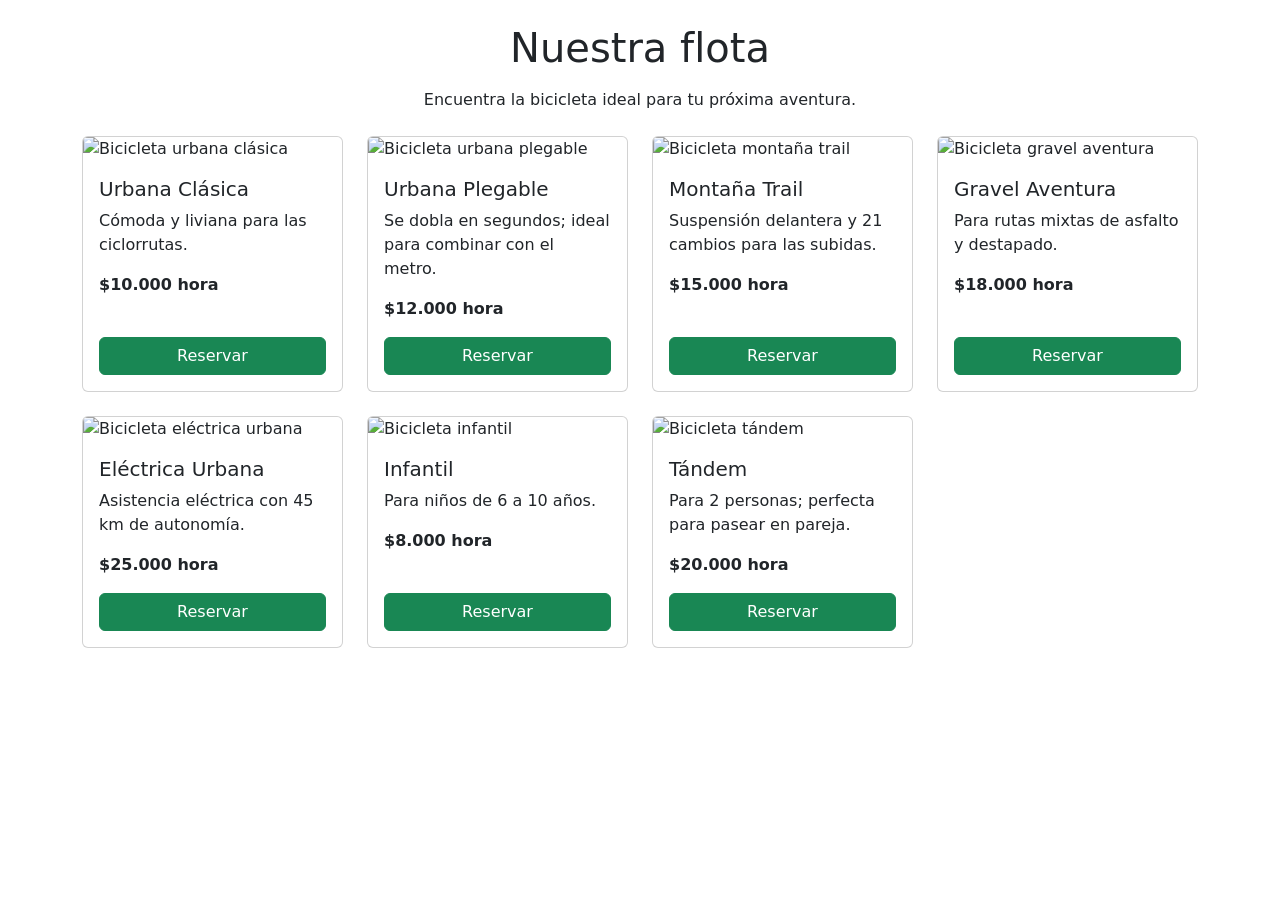
==== pruebas/catalogo-bootstrap.html @ 8023fa1e "Realizando prueba de catálogo con Bootstrap 5.3." ====
<!doctype html>
<html lang="es">
<head>
    <meta charset="utf-8">
    <meta name="viewport" content="width=device-width, initial-scale=1">
    <title>Catálogo | Rueda Libre - Prueba Bootstrap</title>

    <!-- Bootstrap CSS por CDN -->
    <link href="https://cdn.jsdelivr.net/npm/bootstrap@5.3.8/dist/css/bootstrap.min.css"
        rel="stylesheet"
        integrity="sha384-sRIl4kxILFvY47J16cr9ZwB07vP4J8+LH7qKQnuqkuIAvNWLzeN8tE5YBujZqJLB"
        crossorigin="anonymous">
</head>

<body>

<main class="container py-4">

    <h1 class="text-center mb-3">Nuestra flota</h1>

    <p class="text-center mb-4">
        Encuentra la bicicleta ideal para tu próxima aventura.
    </p>

    <div class="row row-cols-1 row-cols-sm-2 row-cols-lg-3 row-cols-xl-4 g-4">

        <div class="col">
            <article class="card h-100">
                <img src="../img/urbana-clasica.jfif"
                    class="card-img-top"
                    alt="Bicicleta urbana clásica">

                <div class="card-body d-flex flex-column">
                    <h2 class="card-title h5">Urbana Clásica</h2>
                    <p class="card-text">Cómoda y liviana para las ciclorrutas.</p>
                    <p class="fw-bold">$10.000 hora</p>
                    <a href="../paginas/reservas.html"
                        class="btn btn-success mt-auto">Reservar</a>
                </div>
            </article>
        </div>

        <div class="col">
            <article class="card h-100">
                <img src="../img/urbana-plegable.jfif"
                    class="card-img-top"
                    alt="Bicicleta urbana plegable">

                <div class="card-body d-flex flex-column">
                    <h2 class="card-title h5">Urbana Plegable</h2>
                    <p class="card-text">Se dobla en segundos; ideal para combinar con el metro.</p>
                    <p class="fw-bold">$12.000 hora</p>
                    <a href="../paginas/reservas.html"
                        class="btn btn-success mt-auto">Reservar</a>
                </div>
            </article>
        </div>

        <div class="col">
            <article class="card h-100">
                <img src="../img/montaña-trail.jfif"
                    class="card-img-top"
                    alt="Bicicleta montaña trail">

                <div class="card-body d-flex flex-column">
                    <h2 class="card-title h5">Montaña Trail</h2>
                    <p class="card-text">Suspensión delantera y 21 cambios para las subidas.</p>
                    <p class="fw-bold">$15.000 hora</p>
                    <a href="../paginas/reservas.html"
                        class="btn btn-success mt-auto">Reservar</a>
                </div>
            </article>
        </div>

        <div class="col">
            <article class="card h-100">
                <img src="../img/gravel-aventura.jfif"
                    class="card-img-top"
                    alt="Bicicleta gravel aventura">

                <div class="card-body d-flex flex-column">
                    <h2 class="card-title h5">Gravel Aventura</h2>
                    <p class="card-text">Para rutas mixtas de asfalto y destapado.</p>
                    <p class="fw-bold">$18.000 hora</p>
                    <a href="../paginas/reservas.html"
                        class="btn btn-success mt-auto">Reservar</a>
                </div>
            </article>
        </div>

        <div class="col">
            <article class="card h-100">
                <img src="../img/electrica-urbana.jfif"
                    class="card-img-top"
                    alt="Bicicleta eléctrica urbana">

                <div class="card-body d-flex flex-column">
                    <h2 class="card-title h5">Eléctrica Urbana</h2>
                    <p class="card-text">Asistencia eléctrica con 45 km de autonomía.</p>
                    <p class="fw-bold">$25.000 hora</p>
                    <a href="../paginas/reservas.html"
                        class="btn btn-success mt-auto">Reservar</a>
                </div>
            </article>
        </div>

        <div class="col">
            <article class="card h-100">
                <img src="../img/infantil.jfif"
                    class="card-img-top"
                    alt="Bicicleta infantil">

                <div class="card-body d-flex flex-column">
                    <h2 class="card-title h5">Infantil</h2>
                    <p class="card-text">Para niños de 6 a 10 años.</p>
                    <p class="fw-bold">$8.000 hora</p>
                    <a href="../paginas/reservas.html"
                        class="btn btn-success mt-auto">Reservar</a>
                </div>
            </article>
        </div>

        <div class="col">
            <article class="card h-100">
                <img src="../img/tandem.jfif"
                    class="card-img-top"
                    alt="Bicicleta tándem">

                <div class="card-body d-flex flex-column">
                    <h2 class="card-title h5">Tándem</h2>
                    <p class="card-text">Para 2 personas; perfecta para pasear en pareja.</p>
                    <p class="fw-bold">$20.000 hora</p>
                    <a href="../paginas/reservas.html"
                        class="btn btn-success mt-auto">Reservar</a>
                </div>
            </article>
        </div>

    </div>

</main>
    <!-- Bootstrap JavaScript Bundle por CDN -->
    <script src="https://cdn.jsdelivr.net/npm/bootstrap@5.3.8/dist/js/bootstrap.bundle.min.js"
        integrity="sha384-FKyoEForCGlyvwx9Hj09JcYn3nv7wiPVlz7YYwJrWVcXK/BmnVDxM+D2scQbITxI"
        crossorigin="anonymous"></script>
</body>
</html>
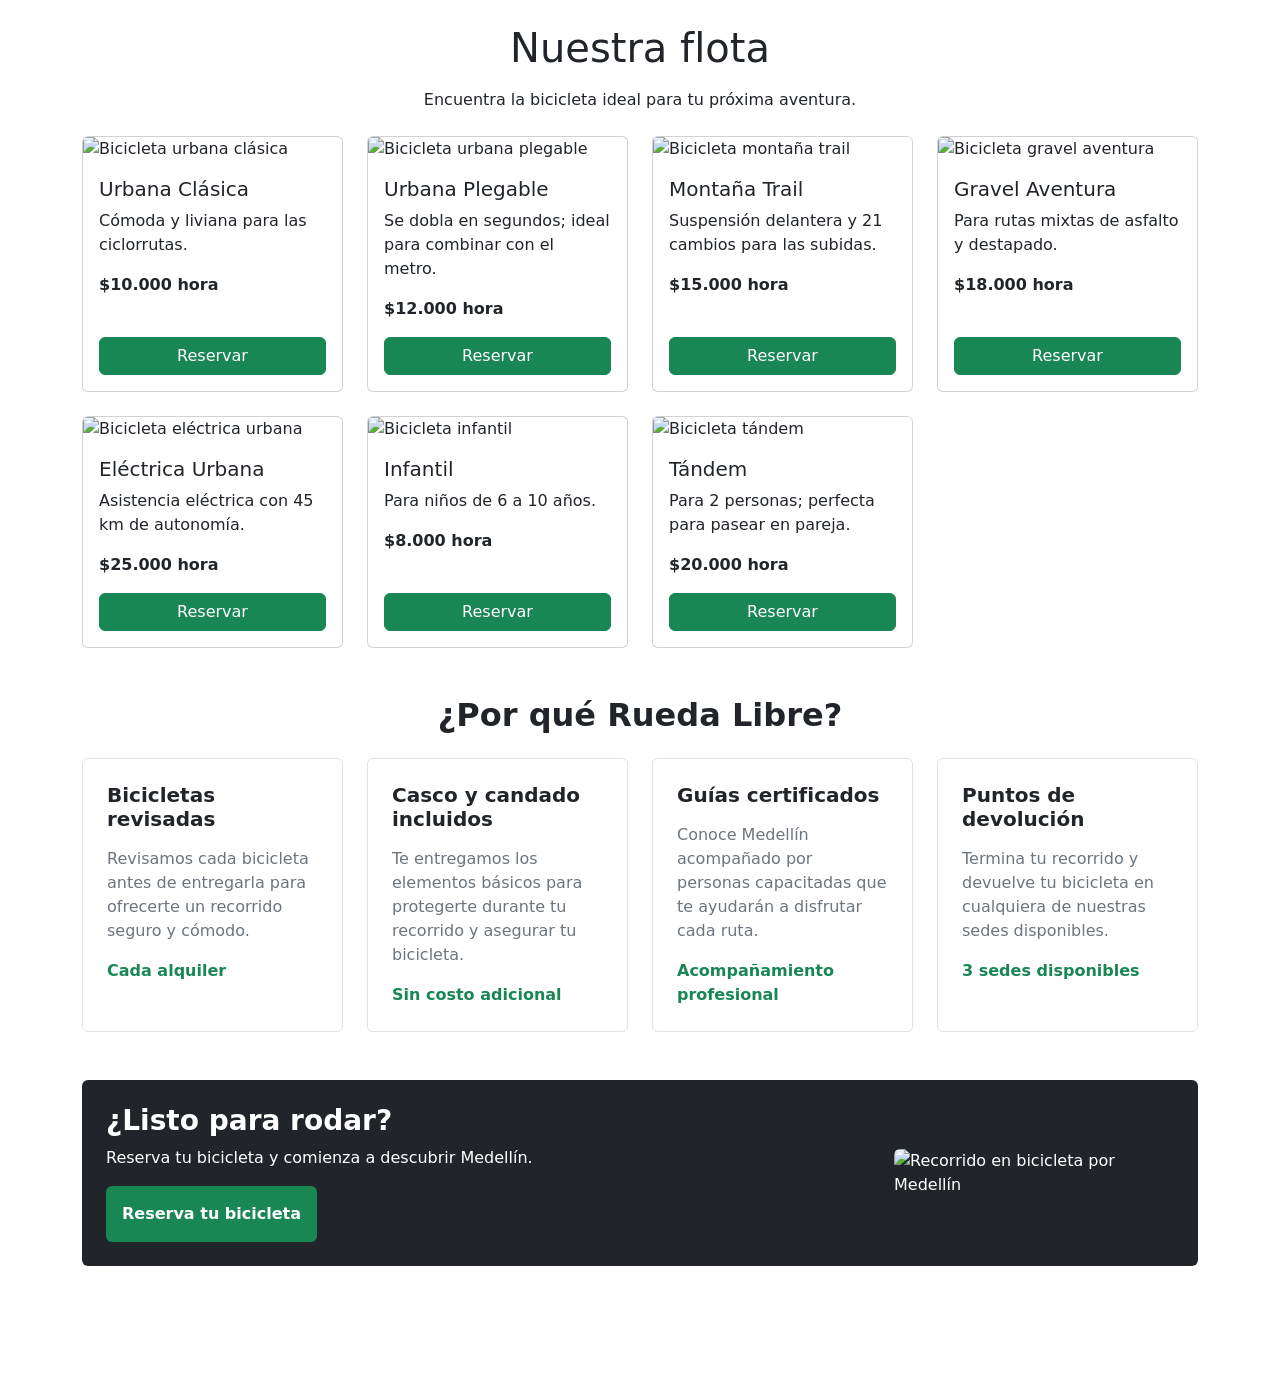
==== commit ad0ae75c: "Se agregan beneficios y llamado a la acción con Bootstrap." ====
--- a/pruebas/catalogo-bootstrap.html
+++ b/pruebas/catalogo-bootstrap.html
@@ -137,6 +137,123 @@
         </div>
 
     </div>
+
+    <!-- SECCIÓN DE BENEFICIOS -->
+    <section class="py-5">
+
+        <h2 class="text-center text-dark fw-bold mb-4">
+            ¿Por qué Rueda Libre?
+        </h2>
+
+        <div class="row row-cols-1 row-cols-md-2 row-cols-lg-4 g-4">
+
+            <!-- Beneficio 1 -->
+            <div class="col">
+                <article class="border rounded p-4 h-100">
+                    <h3 class="h5 text-dark fw-bold mb-3">
+                        Bicicletas revisadas
+                    </h3>
+
+                    <p class="text-secondary mb-3">
+                        Revisamos cada bicicleta antes de entregarla para
+                        ofrecerte un recorrido seguro y cómodo.
+                    </p>
+
+                    <p class="text-success fw-bold mb-0">
+                        Cada alquiler
+                    </p>
+                </article>
+            </div>
+
+            <!-- Beneficio 2 -->
+            <div class="col">
+                <article class="border rounded p-4 h-100">
+                    <h3 class="h5 text-dark fw-bold mb-3">
+                        Casco y candado incluidos
+                    </h3>
+
+                    <p class="text-secondary mb-3">
+                        Te entregamos los elementos básicos para protegerte
+                        durante tu recorrido y asegurar tu bicicleta.
+                    </p>
+
+                    <p class="text-success fw-bold mb-0">
+                        Sin costo adicional
+                    </p>
+                </article>
+            </div>
+
+            <!-- Beneficio 3 -->
+            <div class="col">
+                <article class="border rounded p-4 h-100">
+                    <h3 class="h5 text-dark fw-bold mb-3">
+                        Guías certificados
+                    </h3>
+
+                    <p class="text-secondary mb-3">
+                        Conoce Medellín acompañado por personas capacitadas
+                        que te ayudarán a disfrutar cada ruta.
+                    </p>
+
+                    <p class="text-success fw-bold mb-0">
+                        Acompañamiento profesional
+                    </p>
+                </article>
+            </div>
+
+            <!-- Beneficio 4 -->
+            <div class="col">
+                <article class="border rounded p-4 h-100">
+                    <h3 class="h5 text-dark fw-bold mb-3">
+                        Puntos de devolución
+                    </h3>
+
+                    <p class="text-secondary mb-3">
+                        Termina tu recorrido y devuelve tu bicicleta
+                        en cualquiera de nuestras sedes disponibles.
+                    </p>
+
+                    <p class="text-success fw-bold mb-0">
+                        3 sedes disponibles
+                    </p>
+                </article>
+            </div>
+
+        </div>
+
+        <!-- FRANJA DE LLAMADO A LA ACCIÓN -->
+        <section class="bg-dark text-white rounded p-4 my-5">
+
+            <div class="d-flex flex-column flex-md-row
+                        align-items-center justify-content-between gap-4">
+
+                <!-- Texto y enlace -->
+                <div>
+                    <h2 class="h3 fw-bold mb-2">
+                        ¿Listo para rodar?
+                    </h2>
+
+                    <p class="mb-3">
+                        Reserva tu bicicleta y comienza a descubrir Medellín.
+                    </p>
+
+                    <a href="../paginas/reservas.html"
+                        class="d-inline-block bg-success text-white
+                            text-decoration-none fw-bold p-3 rounded">
+                        Reserva tu bicicleta
+                    </a>
+                </div>
+
+                <!-- Imagen decorativa -->
+                <img src="../img/ruta.jpg"
+                    alt="Recorrido en bicicleta por Medellín"
+                    class="d-none d-md-block img-fluid rounded"
+                    width="280">
+
+            </div>
+
+        </section>
+    </section>
 
 </main>
     <!-- Bootstrap JavaScript Bundle por CDN -->
